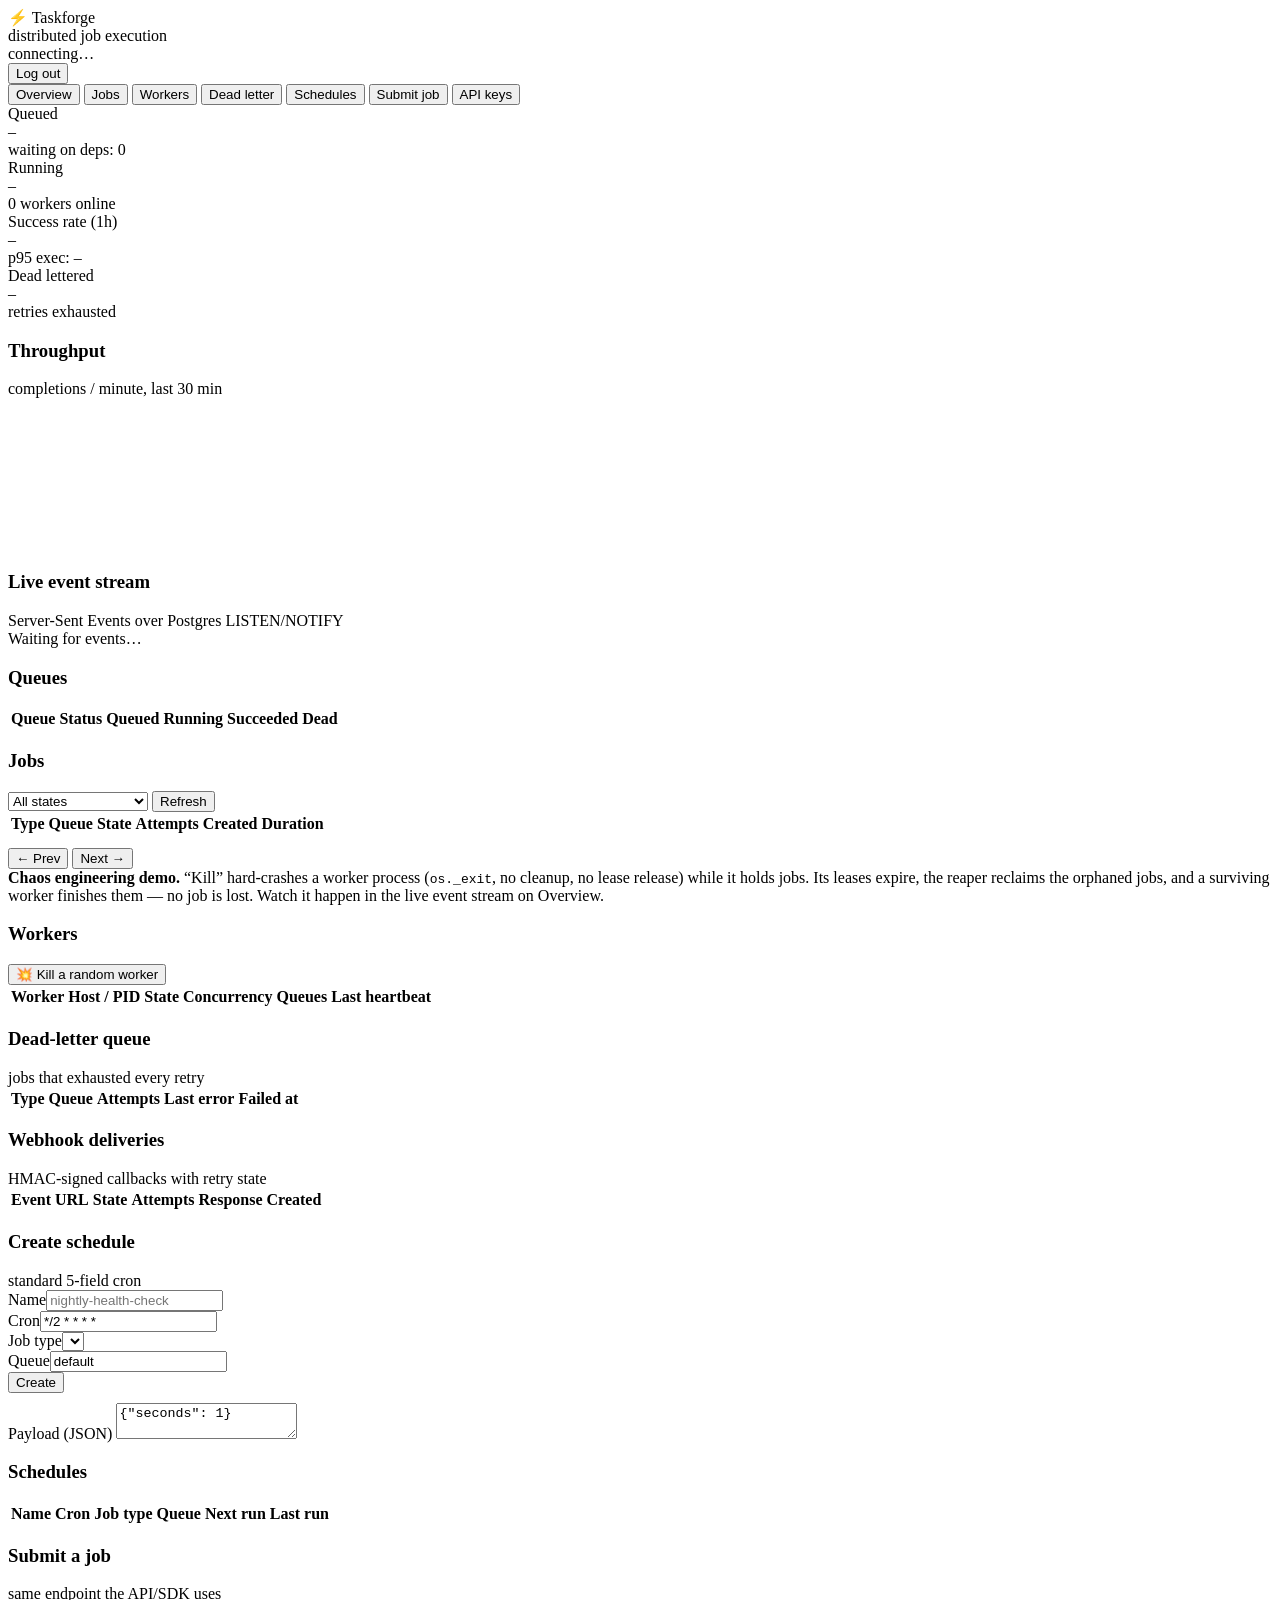
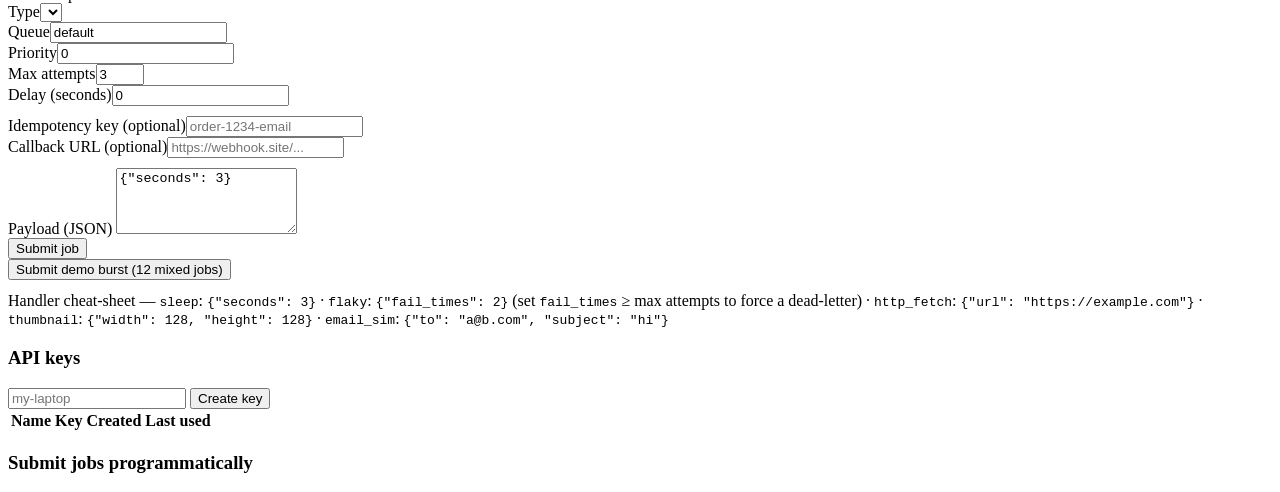
==== app/static/app.html @ f2d4db58 "Taskforge: distributed job execution platform A Postgres-backed job queue with worker leases, crash " ====
<!doctype html>
<html lang="en">
<head>
  <meta charset="utf-8">
  <meta name="viewport" content="width=device-width, initial-scale=1">
  <title>Taskforge — Dashboard</title>
  <link rel="stylesheet" href="/static/css/style.css">
</head>
<body>
  <div class="topbar">
    <div class="brand"><span class="brand-mark">⚡</span> Taskforge</div>
    <span class="panel-sub nowrap">distributed job execution</span>
    <div class="spacer"></div>
    <div class="live-dot" id="live"><i></i><span>connecting…</span></div>
    <button class="ghost sm" id="logout">Log out</button>
  </div>

  <div class="tabs">
    <button data-view="overview" class="active">Overview</button>
    <button data-view="jobs">Jobs</button>
    <button data-view="workers">Workers</button>
    <button data-view="dlq">Dead letter</button>
    <button data-view="schedules">Schedules</button>
    <button data-view="submit">Submit job</button>
    <button data-view="apikeys">API keys</button>
  </div>

  <main>
    <!-- ============ OVERVIEW ============ -->
    <section class="view active" id="view-overview">
      <div class="grid cols-4" style="margin-bottom:18px">
        <div class="stat"><div class="label">Queued</div><div class="value" id="s-queued">–</div>
          <div class="sub" id="s-pending">waiting on deps: 0</div></div>
        <div class="stat"><div class="label">Running</div><div class="value" id="s-running">–</div>
          <div class="sub" id="s-workers">0 workers online</div></div>
        <div class="stat"><div class="label">Success rate (1h)</div><div class="value" id="s-success">–</div>
          <div class="sub" id="s-p95">p95 exec: –</div></div>
        <div class="stat"><div class="label">Dead lettered</div><div class="value" id="s-dead">–</div>
          <div class="sub">retries exhausted</div></div>
      </div>

      <div class="grid cols-2">
        <div class="panel">
          <header><h3>Throughput</h3><div class="spacer"></div>
            <span class="panel-sub">completions / minute, last 30 min</span></header>
          <canvas id="chart-throughput" height="150"></canvas>
        </div>
        <div class="panel">
          <header><h3>Live event stream</h3><div class="spacer"></div>
            <span class="panel-sub">Server-Sent Events over Postgres LISTEN/NOTIFY</span></header>
          <div class="event-log" id="event-log">
            <div class="muted" id="event-placeholder">Waiting for events…</div></div>
        </div>
      </div>

      <div class="panel">
        <header><h3>Queues</h3></header>
        <div class="table-wrap"><table>
          <thead><tr><th>Queue</th><th>Status</th><th>Queued</th><th>Running</th>
            <th>Succeeded</th><th>Dead</th><th></th></tr></thead>
          <tbody id="queues-body"></tbody>
        </table></div>
      </div>
    </section>

    <!-- ============ JOBS ============ -->
    <section class="view" id="view-jobs">
      <div class="panel">
        <header><h3>Jobs</h3><div class="spacer"></div>
          <div class="row shrink" style="gap:8px;flex-wrap:nowrap">
            <select id="filter-state" class="shrink" style="min-width:140px">
              <option value="">All states</option>
              <option value="pending">pending</option>
              <option value="queued">queued</option>
              <option value="running">running</option>
              <option value="succeeded">succeeded</option>
              <option value="dead">dead</option>
              <option value="canceled">canceled</option>
            </select>
            <button class="ghost sm shrink" id="refresh-jobs">Refresh</button>
          </div>
        </header>
        <div class="table-wrap"><table>
          <thead><tr><th>Type</th><th>Queue</th><th>State</th><th>Attempts</th>
            <th>Created</th><th>Duration</th><th></th></tr></thead>
          <tbody id="jobs-body"></tbody>
        </table></div>
        <div class="row" style="margin-top:12px">
          <span class="panel-sub" id="jobs-count"></span>
          <div class="spacer"></div>
          <button class="ghost sm shrink" id="jobs-prev">← Prev</button>
          <button class="ghost sm shrink" id="jobs-next">Next →</button>
        </div>
      </div>
    </section>

    <!-- ============ WORKERS ============ -->
    <section class="view" id="view-workers">
      <div class="chaos-banner">
        <strong>Chaos engineering demo.</strong> “Kill” hard-crashes a worker process
        (<code>os._exit</code>, no cleanup, no lease release) while it holds jobs. Its leases expire,
        the reaper reclaims the orphaned jobs, and a surviving worker finishes them — no job is lost.
        Watch it happen in the live event stream on Overview.
      </div>
      <div class="panel">
        <header><h3>Workers</h3><div class="spacer"></div>
          <button class="danger sm" id="chaos-random">💥 Kill a random worker</button></header>
        <div class="table-wrap"><table>
          <thead><tr><th>Worker</th><th>Host / PID</th><th>State</th><th>Concurrency</th>
            <th>Queues</th><th>Last heartbeat</th><th></th></tr></thead>
          <tbody id="workers-body"></tbody>
        </table></div>
      </div>
    </section>

    <!-- ============ DLQ ============ -->
    <section class="view" id="view-dlq">
      <div class="panel">
        <header><h3>Dead-letter queue</h3><div class="spacer"></div>
          <span class="panel-sub">jobs that exhausted every retry</span></header>
        <div class="table-wrap"><table>
          <thead><tr><th>Type</th><th>Queue</th><th>Attempts</th><th>Last error</th>
            <th>Failed at</th><th></th></tr></thead>
          <tbody id="dlq-body"></tbody>
        </table></div>
      </div>
      <div class="panel">
        <header><h3>Webhook deliveries</h3><div class="spacer"></div>
          <span class="panel-sub">HMAC-signed callbacks with retry state</span></header>
        <div class="table-wrap"><table>
          <thead><tr><th>Event</th><th>URL</th><th>State</th><th>Attempts</th>
            <th>Response</th><th>Created</th></tr></thead>
          <tbody id="webhooks-body"></tbody>
        </table></div>
      </div>
    </section>

    <!-- ============ SCHEDULES ============ -->
    <section class="view" id="view-schedules">
      <div class="panel">
        <header><h3>Create schedule</h3><div class="spacer"></div>
          <span class="panel-sub">standard 5-field cron</span></header>
        <div class="row">
          <div><label>Name</label><input id="sc-name" placeholder="nightly-health-check"></div>
          <div><label>Cron</label><input id="sc-cron" value="*/2 * * * *"></div>
          <div><label>Job type</label><select id="sc-type"></select></div>
          <div><label>Queue</label><input id="sc-queue" value="default"></div>
          <div class="shrink"><button id="sc-create">Create</button></div>
        </div>
        <div class="field" style="margin-top:10px">
          <label>Payload (JSON)</label>
          <textarea id="sc-payload" rows="2">{"seconds": 1}</textarea>
        </div>
      </div>
      <div class="panel">
        <header><h3>Schedules</h3></header>
        <div class="table-wrap"><table>
          <thead><tr><th>Name</th><th>Cron</th><th>Job type</th><th>Queue</th>
            <th>Next run</th><th>Last run</th><th></th></tr></thead>
          <tbody id="schedules-body"></tbody>
        </table></div>
      </div>
    </section>

    <!-- ============ SUBMIT ============ -->
    <section class="view" id="view-submit">
      <div class="panel">
        <header><h3>Submit a job</h3><div class="spacer"></div>
          <span class="panel-sub">same endpoint the API/SDK uses</span></header>
        <div class="row">
          <div><label>Type</label><select id="sb-type"></select></div>
          <div><label>Queue</label><input id="sb-queue" value="default"></div>
          <div><label>Priority</label><input type="number" id="sb-priority" value="0"></div>
          <div><label>Max attempts</label><input type="number" id="sb-max" value="3" min="1" max="10"></div>
          <div><label>Delay (seconds)</label><input type="number" id="sb-delay" value="0" min="0"></div>
        </div>
        <div class="row" style="margin-top:10px">
          <div><label>Idempotency key (optional)</label><input id="sb-idem" placeholder="order-1234-email"></div>
          <div><label>Callback URL (optional)</label><input id="sb-callback" placeholder="https://webhook.site/..."></div>
        </div>
        <div class="field" style="margin-top:10px">
          <label>Payload (JSON)</label>
          <textarea id="sb-payload" rows="4">{"seconds": 3}</textarea>
        </div>
        <div class="row">
          <div class="shrink"><button id="sb-submit">Submit job</button></div>
          <div class="shrink"><button class="ghost" id="sb-burst">Submit demo burst (12 mixed jobs)</button></div>
        </div>
        <p class="panel-sub" style="margin-top:12px">
          Handler cheat-sheet — <code>sleep</code>: <code>{"seconds": 3}</code> ·
          <code>flaky</code>: <code>{"fail_times": 2}</code> (set <code>fail_times</code> ≥ max attempts to
          force a dead-letter) · <code>http_fetch</code>: <code>{"url": "https://example.com"}</code> ·
          <code>thumbnail</code>: <code>{"width": 128, "height": 128}</code> ·
          <code>email_sim</code>: <code>{"to": "a@b.com", "subject": "hi"}</code>
        </p>
      </div>
    </section>

    <!-- ============ API KEYS ============ -->
    <section class="view" id="view-apikeys">
      <div class="panel">
        <header><h3>API keys</h3><div class="spacer"></div>
          <div class="row shrink" style="gap:8px;flex-wrap:nowrap">
            <input id="ak-name" placeholder="my-laptop" class="shrink" style="min-width:170px">
            <button class="sm shrink" id="ak-create">Create key</button>
          </div>
        </header>
        <div id="ak-new"></div>
        <div class="table-wrap"><table>
          <thead><tr><th>Name</th><th>Key</th><th>Created</th><th>Last used</th><th></th></tr></thead>
          <tbody id="apikeys-body"></tbody>
        </table></div>
      </div>
      <div class="panel">
        <header><h3>Submit jobs programmatically</h3></header>
        <pre class="json" id="curl-example"></pre>
      </div>
    </section>
  </main>

  <div id="modal-root"></div>
  <script src="/static/js/app.js"></script>
</body>
</html>
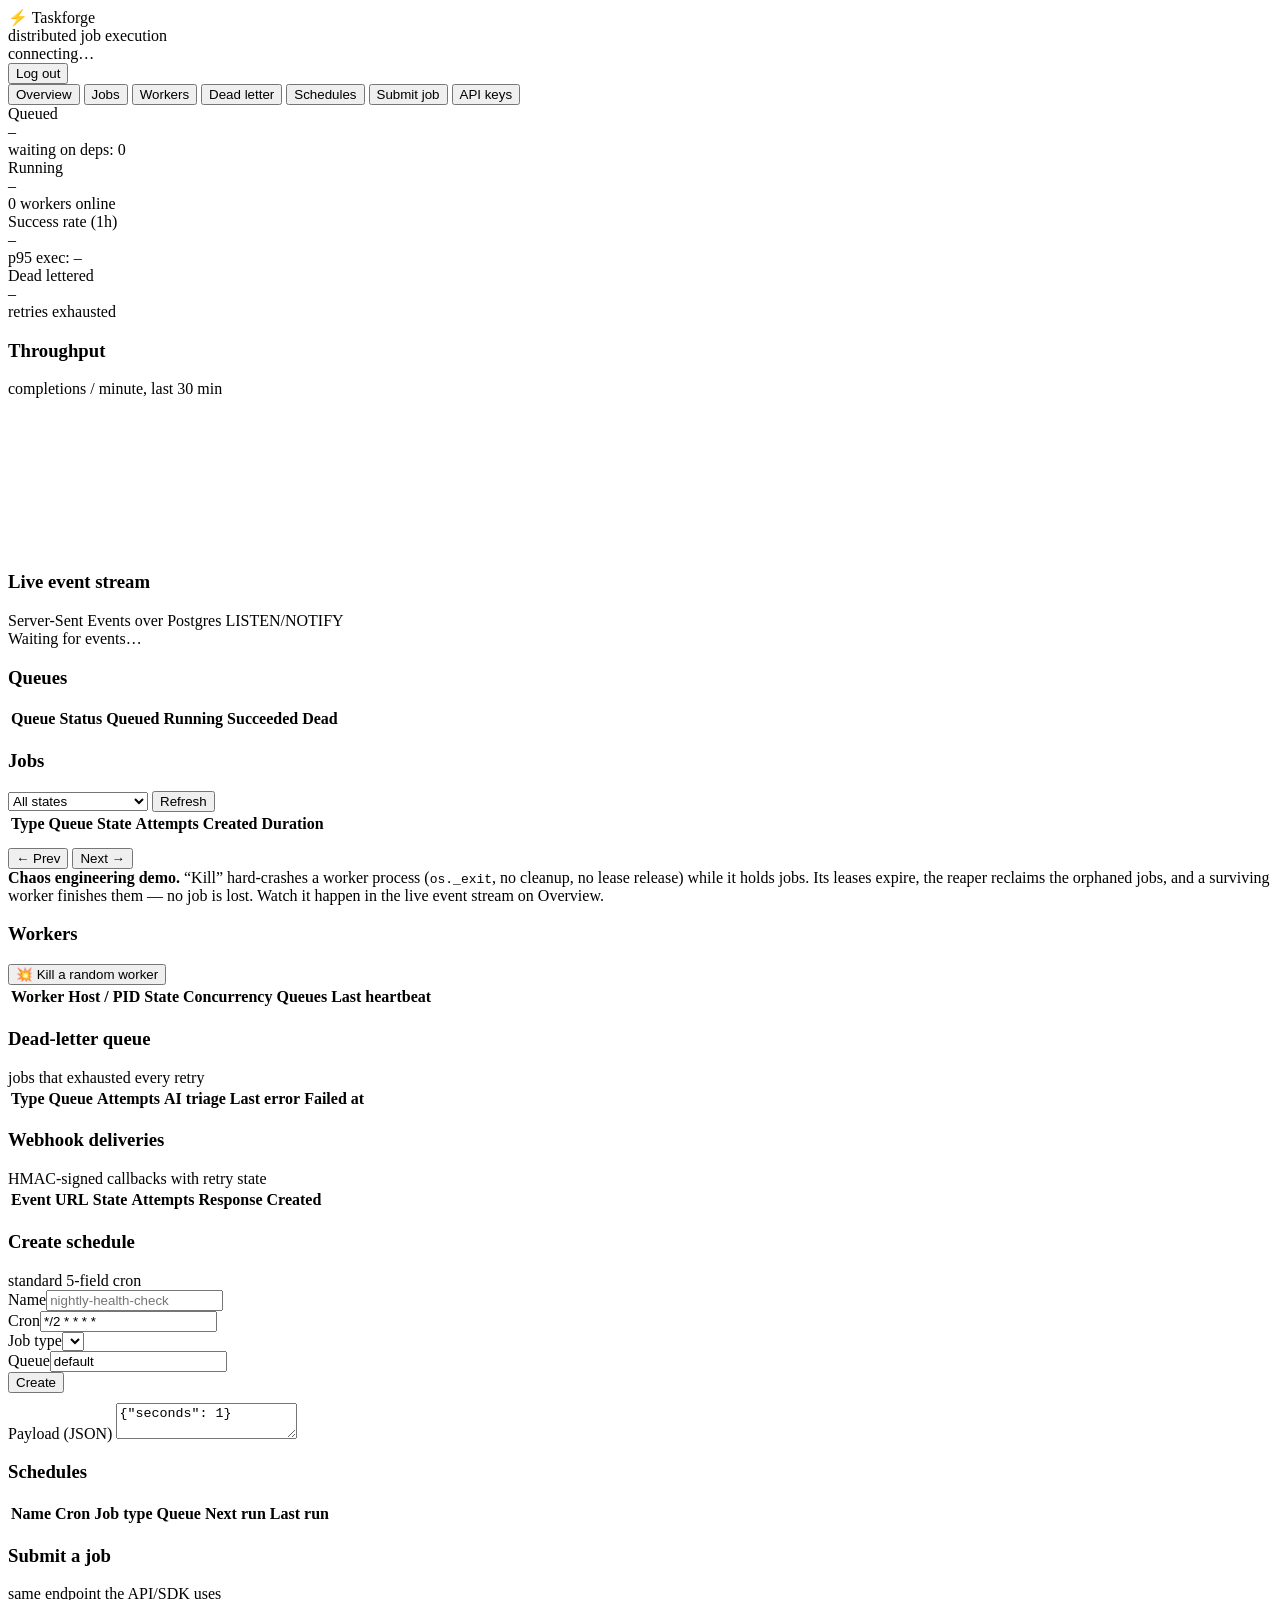
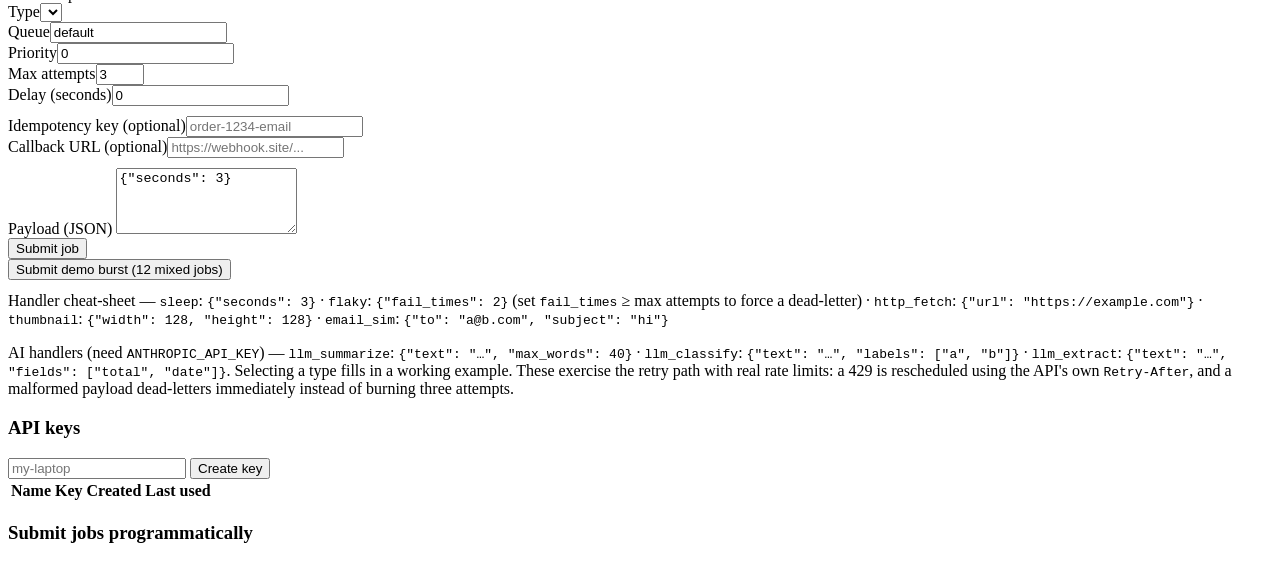
==== commit 0041aa9f: "Add AI job types and AI triage of the dead-letter queue LLM calls are the textbook queue workload — " ====
--- a/app/static/app.html
+++ b/app/static/app.html
@@ -115,12 +115,13 @@
 
     <!-- ============ DLQ ============ -->
     <section class="view" id="view-dlq">
+      <div class="ai-banner" id="ai-banner"></div>
       <div class="panel">
         <header><h3>Dead-letter queue</h3><div class="spacer"></div>
           <span class="panel-sub">jobs that exhausted every retry</span></header>
         <div class="table-wrap"><table>
-          <thead><tr><th>Type</th><th>Queue</th><th>Attempts</th><th>Last error</th>
-            <th>Failed at</th><th></th></tr></thead>
+          <thead><tr><th>Type</th><th>Queue</th><th>Attempts</th><th>AI triage</th>
+            <th>Last error</th><th>Failed at</th><th></th></tr></thead>
           <tbody id="dlq-body"></tbody>
         </table></div>
       </div>
@@ -193,6 +194,15 @@
           <code>thumbnail</code>: <code>{"width": 128, "height": 128}</code> ·
           <code>email_sim</code>: <code>{"to": "a@b.com", "subject": "hi"}</code>
         </p>
+        <p class="panel-sub">
+          AI handlers (need <code>ANTHROPIC_API_KEY</code>) — <code>llm_summarize</code>:
+          <code>{"text": "…", "max_words": 40}</code> · <code>llm_classify</code>:
+          <code>{"text": "…", "labels": ["a", "b"]}</code> · <code>llm_extract</code>:
+          <code>{"text": "…", "fields": ["total", "date"]}</code>. Selecting a type fills in a
+          working example. These exercise the retry path with real rate limits: a 429 is
+          rescheduled using the API's own <code>Retry-After</code>, and a malformed payload
+          dead-letters immediately instead of burning three attempts.
+        </p>
       </div>
     </section>
 
